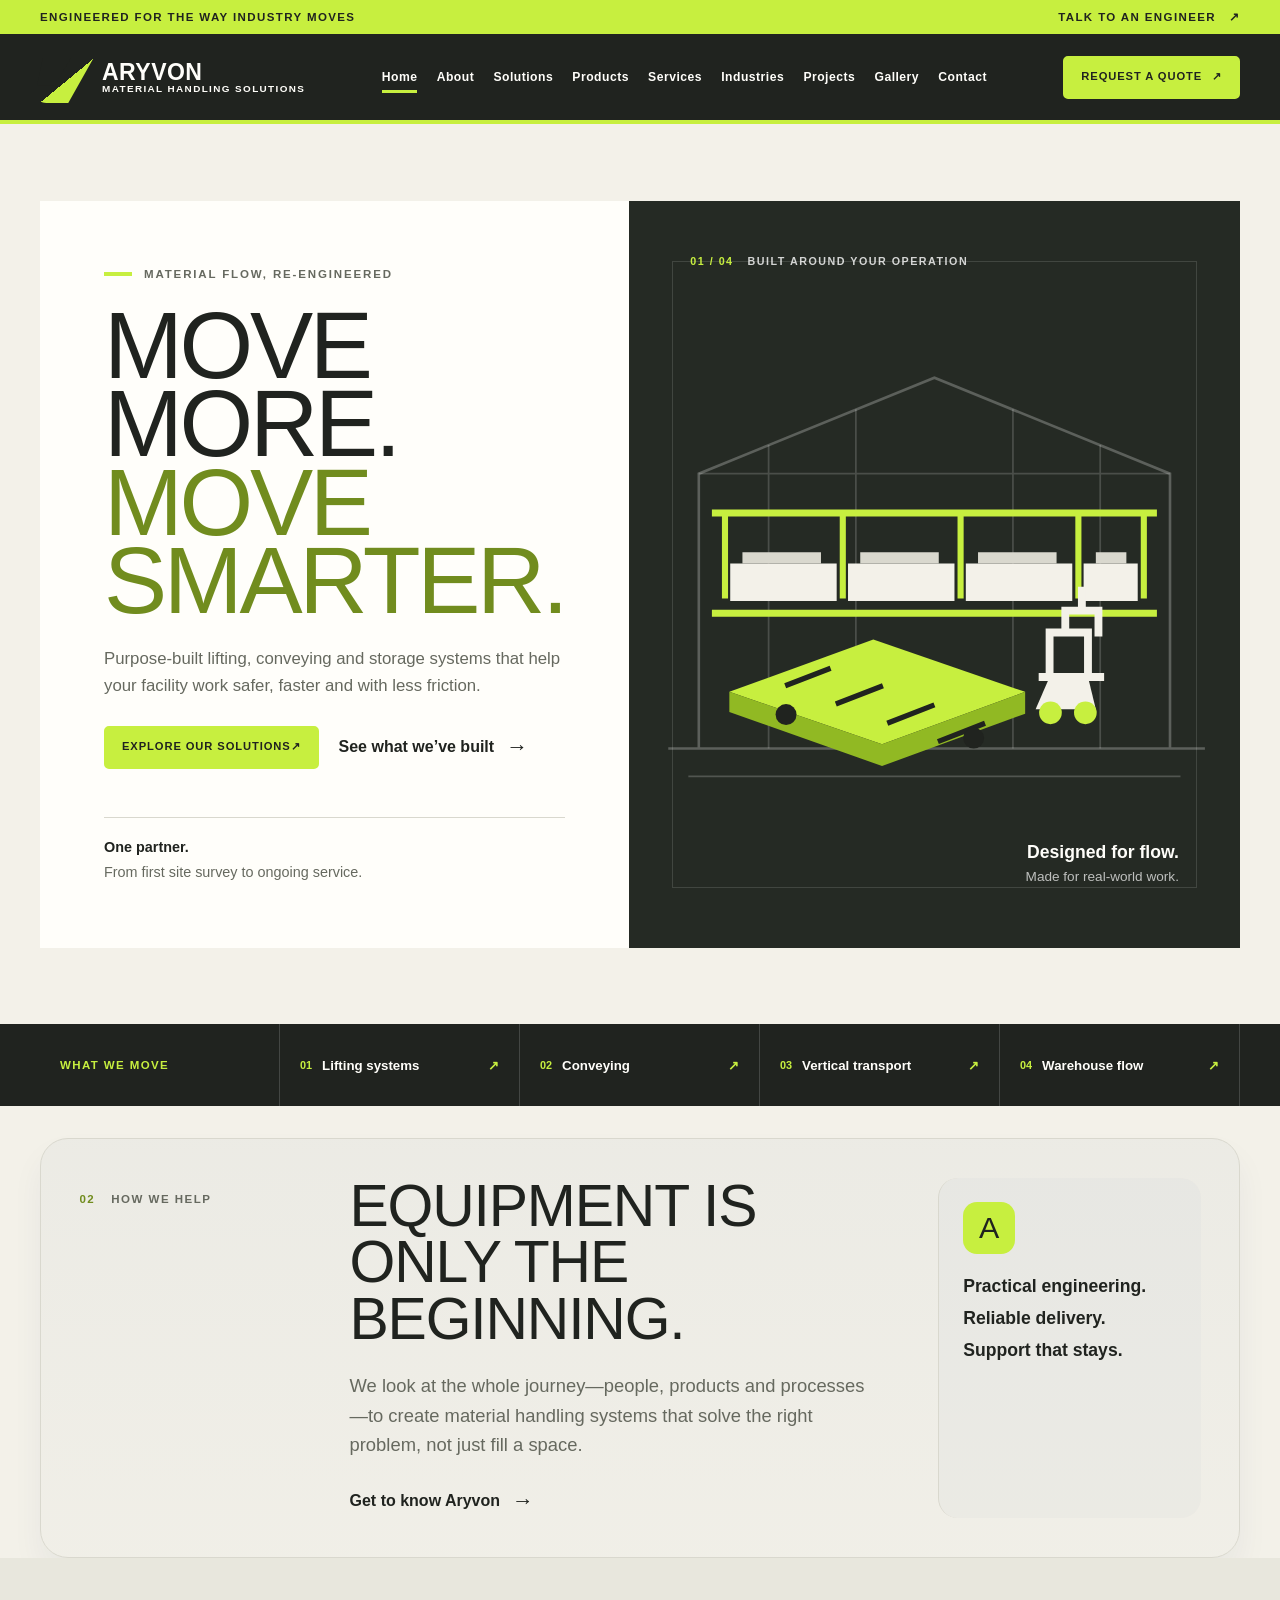
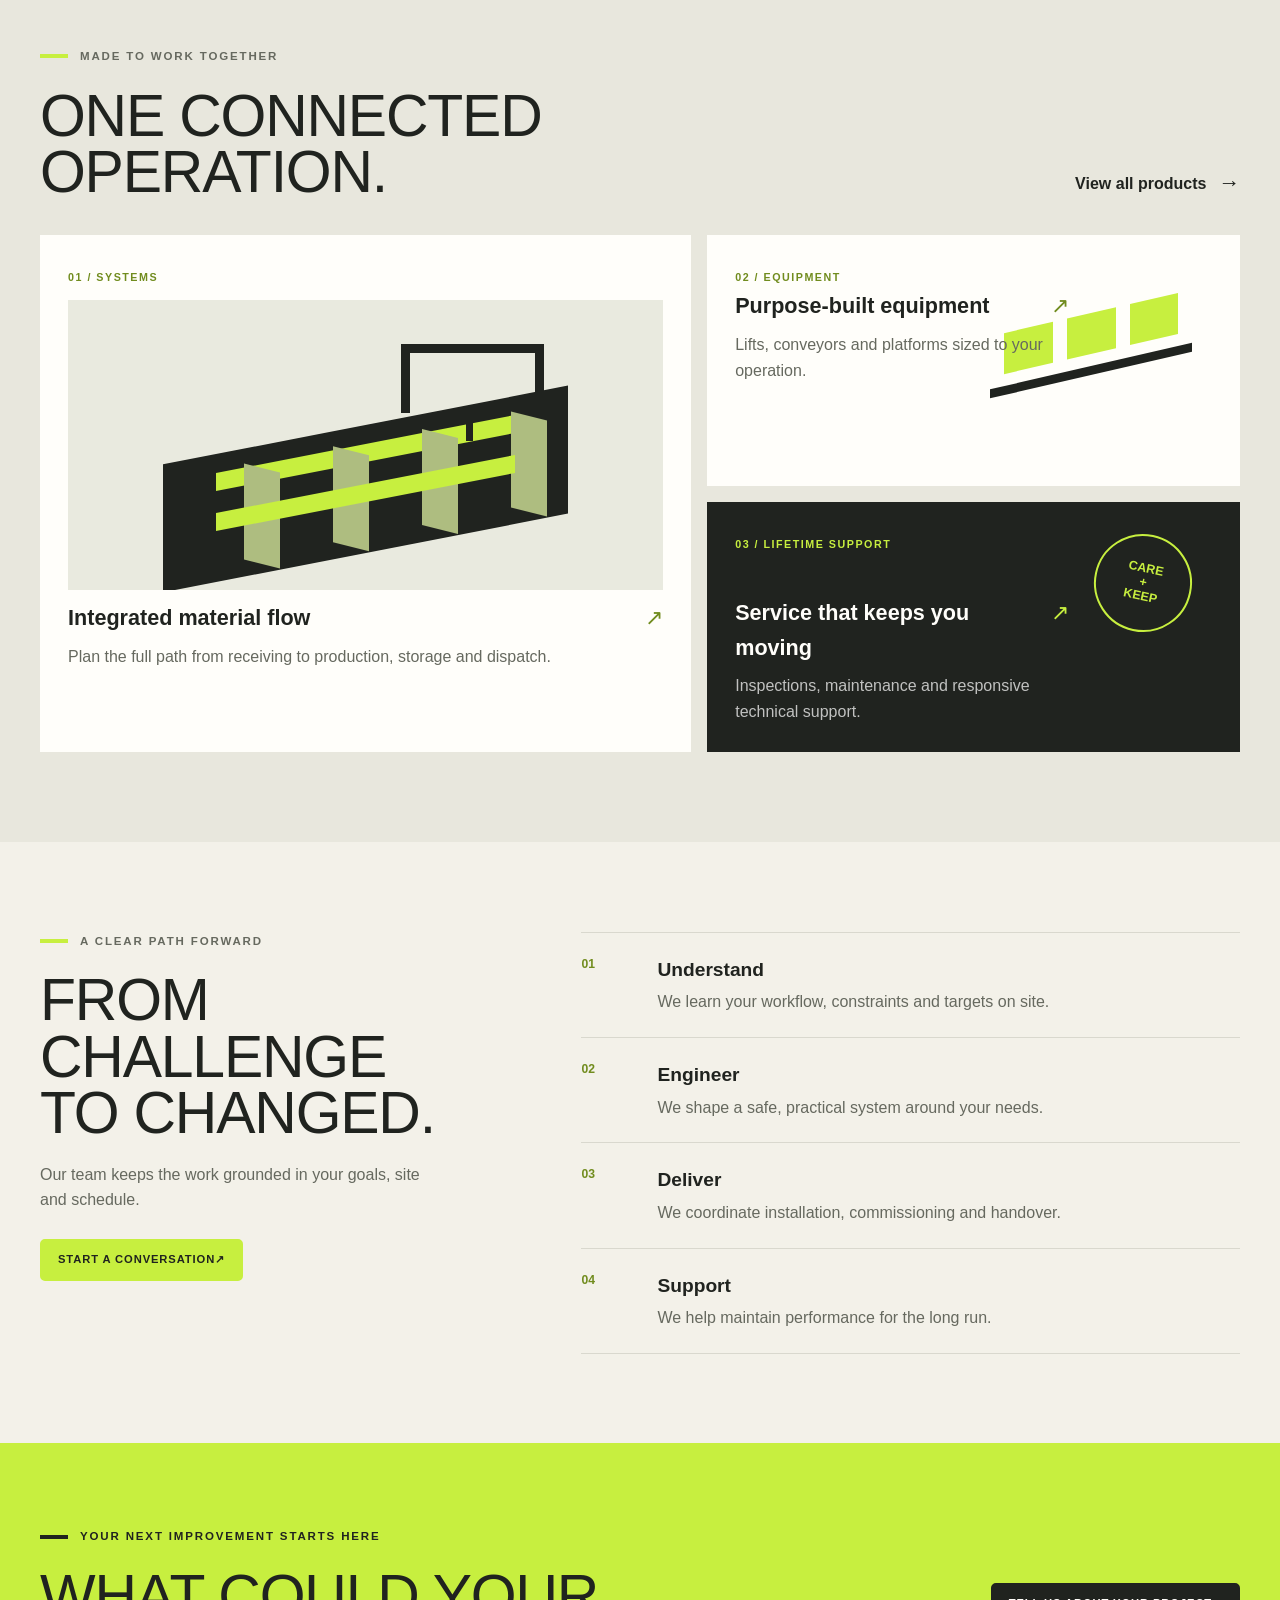
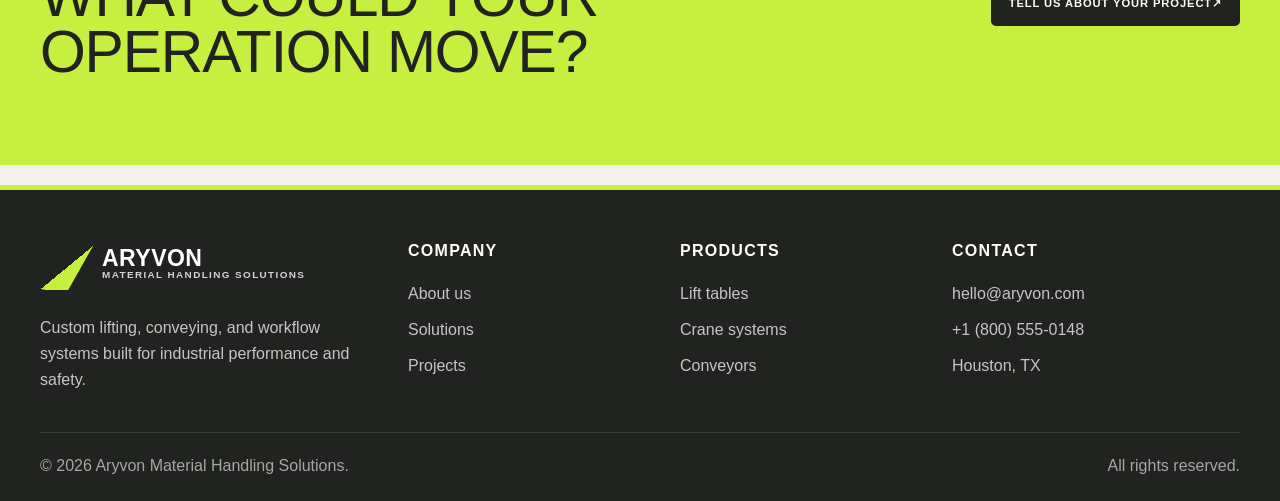
==== index.html @ 86f6e494 "Upload Aryvon templete 2 site Co-authored-by: Copilot <223556219+Copilot@users.noreply.github.com>" ====
<!DOCTYPE html>
<html lang="en">
  <head>
    <meta charset="UTF-8" />
    <meta name="viewport" content="width=device-width, initial-scale=1.0" />
    <title>Aryvon Material Handling Solutions</title>
    <meta name="description" content="Engineered lifting, conveying and material flow systems for safer, more efficient industrial operations." />
    <link rel="stylesheet" href="assets/css/styles.css" />
  </head>
  <body class="home-page">
    <div class="site-shell">
      <div class="home-utility">
        <div class="container home-utility-inner">
          <span>Engineered for the way industry moves</span>
          <a href="contact.html">Talk to an engineer <span aria-hidden="true">↗</span></a>
        </div>
      </div>
      <header class="topbar">
        <div class="container topbar-inner">
          <a href="index.html" class="brand" aria-label="Aryvon home">
            <span class="brand-mark" aria-hidden="true"></span>
            <span class="brand-word">
              <strong>ARYVON</strong>
              <span>Material Handling Solutions</span>
            </span>
          </a>
          <nav class="nav" aria-label="Main navigation">
            <a class="active" href="index.html">Home</a>
            <a href="about.html">About</a>
            <a href="solutions.html">Solutions</a>
            <a href="products.html">Products</a>
            <a href="services.html">Services</a>
            <a href="industries.html">Industries</a>
            <a href="projects.html">Projects</a>
            <a href="gallery.html">Gallery</a>
            <a href="contact.html">Contact</a>
          </nav>
          <a class="btn btn--orange home-header-cta" href="quote.html">Request a quote <span aria-hidden="true">↗</span></a>
          <button class="menu-toggle" type="button" aria-label="Toggle menu" aria-expanded="false">☰</button>
        </div>
      </header>

      <main>
        <section class="home-hero">
          <div class="container home-hero-grid">
            <div class="home-hero-copy">
              <p class="home-eyebrow"><span></span> Material flow, re-engineered</p>
              <h1>Move more.<br /><em>Move smarter.</em></h1>
              <p class="home-intro">Purpose-built lifting, conveying and storage systems that help your facility work safer, faster and with less friction.</p>
              <div class="home-hero-actions">
                <a class="btn btn--orange" href="solutions.html">Explore our solutions <span aria-hidden="true">↗</span></a>
                <a class="home-text-link" href="projects.html">See what we’ve built <span aria-hidden="true">→</span></a>
              </div>
              <div class="home-proof">
                <strong>One partner.</strong>
                <span>From first site survey to ongoing service.</span>
              </div>
            </div>
            <div class="home-hero-art" role="img" aria-label="Illustration of an industrial warehouse with a conveyor system">
              <div class="home-art-label"><span>01 / 04</span> BUILT AROUND YOUR OPERATION</div>
              <svg viewBox="0 0 700 580" xmlns="http://www.w3.org/2000/svg" aria-hidden="true">
                <path d="M45 490H660M80 490V175L350 65L620 175V490" fill="none" stroke="rgba(255,255,255,.25)" stroke-width="3"/>
                <path d="M80 175H620M160 142V490M260 101V490M440 101V490M540 142V490" fill="none" stroke="rgba(255,255,255,.17)" stroke-width="2"/>
                <path d="M95 220H605M95 335H605" fill="none" stroke="#c7ef3f" stroke-width="8"/>
                <path d="M110 220V318M245 220V318M380 220V318M515 220V318M590 220V318" fill="none" stroke="#c7ef3f" stroke-width="7"/>
                <path d="M116 278H238V321H116ZM251 278H373V321H251ZM386 278H508V321H386ZM521 278H583V321H521Z" fill="#f3f1e9"/>
                <path d="M130 265H220V278H130ZM265 265H355V278H265ZM400 265H490V278H400ZM535 265H570V278H535Z" fill="#d9d8ce"/>
                <path d="M115 425L280 365L454 425L290 485Z" fill="#c7ef3f"/>
                <path d="M115 425V448L290 510V485ZM290 485V510L454 450V425Z" fill="#91b923"/>
                <path d="M179 418L231 398M237 439L291 418M296 461L350 440M354 482L408 461" stroke="#20231f" stroke-width="6"/>
                <circle cx="180" cy="451" r="12" fill="#20231f"/><circle cx="395" cy="478" r="12" fill="#20231f"/>
                <path d="M482 408V357H526V408M474 408H540M500 357V332H538V357M519 332V309" fill="none" stroke="#f3f1e9" stroke-width="9" stroke-linecap="square"/>
                <path d="M482 408L466 445H535L526 408" fill="#f3f1e9"/>
                <circle cx="483" cy="449" r="13" fill="#c7ef3f"/><circle cx="523" cy="449" r="13" fill="#c7ef3f"/>
                <path d="M68 522H632" stroke="rgba(255,255,255,.2)" stroke-width="2"/>
              </svg>
              <div class="home-art-caption"><strong>Designed for flow.</strong><span>Made for real-world work.</span></div>
            </div>
          </div>
        </section>

        <section class="home-capabilities" aria-label="Our capabilities">
          <div class="container home-capability-row">
            <span class="home-capability-intro">What we move</span>
            <a href="products.html"><span>01</span> Lifting systems <b>↗</b></a>
            <a href="products.html"><span>02</span> Conveying <b>↗</b></a>
            <a href="products.html"><span>03</span> Vertical transport <b>↗</b></a>
            <a href="products.html"><span>04</span> Warehouse flow <b>↗</b></a>
          </div>
        </section>

        <section class="home-intro section">
          <div class="container home-intro-grid">
            <div class="home-section-label"><span>02</span><span>How we help</span></div>
            <div>
              <h2>Equipment is only the beginning.</h2>
              <p class="home-lead">We look at the whole journey—people, products and processes—to create material handling systems that solve the right problem, not just fill a space.</p>
              <a class="home-text-link" href="about.html">Get to know Aryvon <span aria-hidden="true">→</span></a>
            </div>
            <div class="home-intro-note">
              <span class="home-note-mark" aria-hidden="true">A</span>
              <p>Practical engineering.<br />Reliable delivery.<br />Support that stays.</p>
            </div>
          </div>
        </section>

        <section class="home-offer section">
          <div class="container">
            <div class="home-offer-heading">
              <div><p class="home-eyebrow"><span></span> Made to work together</p><h2>One connected operation.</h2></div>
              <a class="home-text-link" href="products.html">View all products <span aria-hidden="true">→</span></a>
            </div>
            <div class="home-offer-layout">
              <a class="home-offer-feature" href="solutions.html">
                <span class="home-offer-number">01 / SYSTEMS</span>
                <div class="home-offer-graphic home-offer-graphic--large" aria-hidden="true">
                  <div class="home-lift"><i></i><i></i><i></i><i></i></div>
                  <div class="home-load"></div>
                </div>
                <div class="home-offer-title"><h3>Integrated material flow</h3><span aria-hidden="true">↗</span></div>
                <p>Plan the full path from receiving to production, storage and dispatch.</p>
              </a>
              <div class="home-offer-stack">
                <a class="home-offer-small" href="products.html">
                  <span class="home-offer-number">02 / EQUIPMENT</span>
                  <div class="home-mini-illustration home-mini-illustration--conveyor" aria-hidden="true"><i></i><i></i><i></i></div>
                  <div class="home-offer-title"><h3>Purpose-built equipment</h3><span aria-hidden="true">↗</span></div>
                  <p>Lifts, conveyors and platforms sized to your operation.</p>
                </a>
                <a class="home-offer-small home-offer-small--dark" href="services.html">
                  <span class="home-offer-number">03 / LIFETIME SUPPORT</span>
                  <div class="home-service-stamp" aria-hidden="true">CARE<br />+<br />KEEP</div>
                  <div class="home-offer-title"><h3>Service that keeps you moving</h3><span aria-hidden="true">↗</span></div>
                  <p>Inspections, maintenance and responsive technical support.</p>
                </a>
              </div>
            </div>
          </div>
        </section>

        <section class="home-method section">
          <div class="container home-method-grid">
            <div class="home-method-heading">
              <p class="home-eyebrow"><span></span> A clear path forward</p>
              <h2>From challenge<br />to changed.</h2>
              <p>Our team keeps the work grounded in your goals, site and schedule.</p>
              <a class="btn btn--orange" href="contact.html">Start a conversation <span aria-hidden="true">↗</span></a>
            </div>
            <ol class="home-steps">
              <li><span>01</span><div><h3>Understand</h3><p>We learn your workflow, constraints and targets on site.</p></div></li>
              <li><span>02</span><div><h3>Engineer</h3><p>We shape a safe, practical system around your needs.</p></div></li>
              <li><span>03</span><div><h3>Deliver</h3><p>We coordinate installation, commissioning and handover.</p></div></li>
              <li><span>04</span><div><h3>Support</h3><p>We help maintain performance for the long run.</p></div></li>
            </ol>
          </div>
        </section>

        <section class="home-final-cta">
          <div class="container home-final-cta-inner">
            <div><p class="home-eyebrow"><span></span> Your next improvement starts here</p><h2>What could your operation move?</h2></div>
            <a class="btn btn--orange" href="quote.html">Tell us about your project <span aria-hidden="true">↗</span></a>
          </div>
        </section>
      </main>

      <footer class="footer">
        <div class="container">
          <div class="footer-grid">
            <div>
              <a class="brand" href="index.html" aria-label="Aryvon home">
                <span class="brand-mark" aria-hidden="true"></span>
                <span class="brand-word"><strong style="color: white;">ARYVON</strong><span style="color: rgba(255,255,255,.8);">Material Handling Solutions</span></span>
              </a>
              <p style="margin-top: 18px; max-width: 320px;">Custom lifting, conveying, and workflow systems built for industrial performance and safety.</p>
            </div>
            <div><h4>Company</h4><ul class="footer-list"><li><a href="about.html">About us</a></li><li><a href="solutions.html">Solutions</a></li><li><a href="projects.html">Projects</a></li></ul></div>
            <div><h4>Products</h4><ul class="footer-list"><li><a href="products.html">Lift tables</a></li><li><a href="products.html">Crane systems</a></li><li><a href="products.html">Conveyors</a></li></ul></div>
            <div><h4>Contact</h4><ul class="footer-list"><li>hello@aryvon.com</li><li>+1 (800) 555-0148</li><li>Houston, TX</li></ul></div>
          </div>
          <div class="footer-bottom"><span>© <span id="year"></span> Aryvon Material Handling Solutions.</span><span>All rights reserved.</span></div>
        </div>
      </footer>
    </div>
    <script src="assets/js/script.js"></script>
  </body>
</html>
---- assets/css/styles.css ----
:root {
  --navy: #0b2d5d;
  --navy-deep: #071e3a;
  --navy-soft: #1a4277;
  --orange: #f57d29;
  --orange-soft: #ff9d4d;
  --cream: #f2f4f7;
  --white: #ffffff;
  --text: #1e2d3d;
  --muted: #5d6b7c;
  --line: #dfe7ee;
  --shadow: 0 18px 40px rgba(7, 30, 58, 0.12);
}

* { box-sizing: border-box; }

html { scroll-behavior: smooth; }

body {
  margin: 0;
  font-family: "Segoe UI", Arial, sans-serif;
  background: #e8ebee;
  color: var(--text);
  line-height: 1.6;
}

a { color: inherit; text-decoration: none; }

img { max-width: 100%; display: block; }

.container {
  width: min(1200px, calc(100% - 32px));
  margin: 0 auto;
}

.site-shell {
  background: rgba(255, 255, 255, 0.7);
  min-height: 100vh;
}

.topbar {
  background: rgba(255, 255, 255, 0.9);
  border-bottom: 1px solid var(--line);
  position: sticky;
  top: 0;
  z-index: 20;
  backdrop-filter: blur(10px);
}

.topbar-inner {
  display: flex;
  align-items: center;
  justify-content: space-between;
  gap: 10px;
  min-height: 78px;
  flex-wrap: nowrap;
}

.brand {
  display: inline-flex;
  align-items: center;
  gap: 10px;
  flex-shrink: 0;
}

.brand-mark {
  width: 52px;
  height: 52px;
  position: relative;
  display: inline-block;
}

.brand-mark::before,
.brand-mark::after {
  content: "";
  position: absolute;
  inset: 0;
}

.brand-mark::before {
  background: linear-gradient(135deg, var(--navy) 0%, var(--navy) 55%, var(--orange) 55%, var(--orange) 100%);
  clip-path: polygon(0 0, 100% 0, 65% 100%, 0 100%);
  border-radius: 12px 0 0 12px;
  transform: skew(-12deg);
}

.brand-mark::after {
  width: 55%;
  height: 55%;
  right: 6px;
  top: 6px;
  background: var(--white);
  clip-path: polygon(0 0, 100% 0, 62% 100%, 0 100%);
  transform: skew(-12deg);
}

.brand-word {
  display: flex;
  flex-direction: column;
  line-height: 1;
}

.brand-word strong {
  font-size: clamp(1.4rem, 1.8vw, 2.1rem);
  letter-spacing: 0.02em;
  font-weight: 900;
  color: var(--navy);
}

.brand-word span {
  font-size: 0.62rem;
  letter-spacing: 0.14em;
  text-transform: uppercase;
  color: var(--navy);
  font-weight: 700;
}

.nav {
  display: flex;
  align-items: center;
  justify-content: center;
  gap: 10px;
  flex: 1 1 auto;
  flex-wrap: nowrap;
  white-space: nowrap;
  overflow: hidden;
}

.nav a {
  color: var(--navy);
  font-size: 0.82rem;
  font-weight: 700;
  padding: 8px 0;
  position: relative;
  white-space: nowrap;
  flex-shrink: 0;
}

.nav a::after {
  content: "";
  position: absolute;
  left: 0;
  bottom: 2px;
  width: 100%;
  height: 3px;
  background: var(--orange);
  transform: scaleX(0);
  transform-origin: left;
  transition: transform 0.2s ease;
}

.nav a:hover::after,
.nav a.active::after {
  transform: scaleX(1);
}

.btn {
  display: inline-flex;
  align-items: center;
  justify-content: center;
  border: 2px solid var(--navy);
  background: var(--navy);
  color: var(--white);
  padding: 0.65rem 1rem;
  border-radius: 999px;
  font-weight: 800;
  letter-spacing: 0.04em;
  text-transform: uppercase;
  transition: 0.2s ease;
  box-shadow: var(--shadow);
  flex-shrink: 0;
  font-size: 0.7rem;
}

.btn:hover {
  transform: translateY(-2px);
}

.btn--ghost {
  background: transparent;
  color: var(--navy);
}

.btn--orange {
  background: var(--orange);
  border-color: var(--orange);
}

.menu-toggle {
  display: none;
  width: 48px;
  height: 48px;
  border-radius: 12px;
  border: 1px solid var(--line);
  background: var(--white);
}

.hero {
  padding: 48px 0 30px;
}

.hero-box {
  background: rgba(255,255,255,0.48);
  border: 1px solid rgba(22,48,90,0.12);
  border-radius: 28px;
  padding: clamp(28px, 4vw, 50px);
  box-shadow: var(--shadow);
}

.hero-standalone {
  display: grid;
  grid-template-columns: 1.1fr 0.9fr;
  gap: 42px;
  align-items: center;
}

.hero-kicker {
  display: inline-flex;
  align-items: center;
  gap: 10px;
  font-size: 0.75rem;
  font-weight: 800;
  letter-spacing: 0.2em;
  text-transform: uppercase;
  color: var(--orange);
}

.hero-kicker::before {
  content: "";
  width: 40px;
  height: 2px;
  background: var(--orange);
}

.hero h1 {
  font-size: clamp(2.8rem, 6vw, 6rem);
  line-height: 0.95;
  margin: 18px 0 18px;
  font-weight: 900;
  letter-spacing: -0.06em;
  color: var(--navy);
}

.hero h1 span {
  color: var(--orange);
}

.hero p {
  font-size: 1.1rem;
  color: var(--muted);
  max-width: 640px;
  margin: 0 0 22px;
}

.hero-actions {
  display: flex;
  flex-wrap: wrap;
  gap: 16px;
  margin-bottom: 28px;
}

.trust-row {
  display: flex;
  align-items: center;
  gap: 16px;
  flex-wrap: wrap;
  color: var(--muted);
  font-weight: 700;
}

.trust-row .mini-stat {
  display: flex;
  align-items: center;
  gap: 8px;
  padding: 10px 14px;
  border-radius: 999px;
  background: rgba(11, 45, 93, 0.04);
  border: 1px solid rgba(11,45,93,0.08);
}

.hero-visual {
  position: relative;
  min-height: 420px;
  display: flex;
  align-items: center;
  justify-content: center;
}

.hero-visual .big-word {
  font-size: clamp(4.5rem, 7vw, 9rem);
  font-weight: 900;
  letter-spacing: -0.08em;
  color: rgba(11,45,93,0.08);
  text-transform: uppercase;
  position: absolute;
  left: 10%;
  top: 60%;
  transform: translateY(-50%);
}

.brand-scene {
  position: relative;
  width: min(100%, 520px);
  aspect-ratio: 1.1;
  border-radius: 28px;
  padding: 22px;
  background: linear-gradient(135deg, rgba(11,45,93,0.04), rgba(245,125,41,0.1));
  border: 1px solid rgba(11,45,93,0.08);
  overflow: hidden;
}

.logo-hero {
  position: absolute;
  inset: 0;
  display: grid;
  place-items: center;
}

.logo-hero .icon {
  width: 80%;
  height: 80%;
  position: relative;
  filter: drop-shadow(0 18px 26px rgba(11,45,93,0.12));
}

.logo-hero .icon::before,
.logo-hero .icon::after {
  content: "";
  position: absolute;
  inset: 0;
}

.logo-hero .icon::before {
  background: linear-gradient(135deg, var(--navy) 0%, var(--navy) 52%, var(--orange) 52%, var(--orange) 100%);
  clip-path: polygon(0 30%, 42% 30%, 52% 0, 86% 0, 74% 100%, 0 100%);
  border-radius: 22px;
  transform: rotate(10deg);
}

.logo-hero .icon::after {
  inset: 15% 18% 12% 12%;
  background: rgba(255,255,255,0.25);
  clip-path: polygon(0 10%, 100% 10%, 64% 100%, 0 100%);
  transform: rotate(-18deg);
}

.logo-hero .sweep {
  position: absolute;
  width: 72%;
  height: 16px;
  background: rgba(255,255,255,0.9);
  border-radius: 999px;
  top: 50%;
  left: 16%;
  transform: rotate(-18deg) translateY(-50%);
  box-shadow: 0 0 0 1px rgba(11,45,93,0.12);
}

.feature-band {
  margin-top: 28px;
  display: grid;
  grid-template-columns: repeat(4, minmax(180px, 1fr));
  gap: 24px;
}

.feature-card {
  background: white;
  border: 1px solid var(--line);
  border-radius: 22px;
  padding: 24px 18px 20px;
  text-align: center;
  box-shadow: 0 8px 18px rgba(11,45,93,0.04);
}

.feature-icon {
  width: 84px;
  height: 84px;
  margin: 0 auto 10px;
  display: grid;
  place-items: center;
  border-radius: 18px;
  background: rgba(11,45,93,0.04);
  color: var(--navy);
  border: 1px solid rgba(11,45,93,0.08);
}

.feature-icon svg {
  width: 52px;
  height: 52px;
}

.feature-card h3 {
  margin: 0 0 8px;
  font-size: 1rem;
  letter-spacing: 0.18em;
  text-transform: uppercase;
  color: var(--navy);
}

.section {
  padding: 80px 0;
}

.heading {
  margin-bottom: 32px;
}

.heading h2 {
  margin: 0 0 10px;
  font-size: clamp(2.1rem, 3vw, 4rem);
  line-height: 1;
  letter-spacing: -0.05em;
  color: var(--navy);
}

.heading p {
  margin: 0;
  color: var(--muted);
  max-width: 720px;
}

.grid-3,
.grid-4,
.grid-2 {
  display: grid;
  gap: 24px;
}

.grid-3 { grid-template-columns: repeat(3, minmax(0, 1fr)); }
.grid-4 { grid-template-columns: repeat(4, minmax(0, 1fr)); }
.grid-2 { grid-template-columns: repeat(2, minmax(0, 1fr)); }

.card {
  background: var(--white);
  border: 1px solid var(--line);
  border-radius: 22px;
  overflow: hidden;
  box-shadow: 0 10px 26px rgba(11,45,93,0.04);
}

.card .media {
  min-height: 180px;
  background: linear-gradient(140deg, rgba(11,45,93,0.9), rgba(245,125,41,0.8));
  position: relative;
  display: grid;
  place-items: center;
  padding: 16px;
}

.card .media svg {
  width: 88%;
  height: 88%;
  display: block;
}

.card .media::before {
  content: "";
  position: absolute;
  inset: 18px;
  border-radius: 18px;
  border: 1px solid rgba(255,255,255,0.18);
}

.card .content {
  padding: 22px 20px 24px;
}

.card h3 {
  margin: 0 0 8px;
  font-size: 1.5rem;
  color: var(--navy);
}

.card p {
  margin: 0 0 16px;
  color: var(--muted);
}

.link-arrow {
  display: inline-flex;
  align-items: center;
  gap: 8px;
  font-weight: 800;
  color: var(--orange);
}

.link-arrow::after {
  content: "→";
  font-size: 1.2rem;
}

.stats {
  background: var(--navy);
  color: var(--white);
  border-radius: 26px;
  padding: 28px 24px;
}

.stats-grid {
  display: grid;
  grid-template-columns: repeat(4, minmax(0, 1fr));
  gap: 30px;
}

.stat-box {
  text-align: center;
}

.stat-box strong {
  display: block;
  font-size: clamp(2rem, 3vw, 3rem);
  margin-bottom: 8px;
  color: var(--orange);
}

.stat-box span {
  font-weight: 700;
  letter-spacing: 0.1em;
  text-transform: uppercase;
  color: rgba(255,255,255,0.8);
}

.quote-box {
  background: linear-gradient(135deg, rgba(11,45,93,0.96), rgba(17,69,124,0.96));
  border-radius: 28px;
  color: var(--white);
  padding: clamp(28px, 4vw, 50px);
  display: grid;
  grid-template-columns: 1.2fr 0.8fr;
  gap: 30px;
  align-items: center;
}

.quote-box h3 {
  font-size: clamp(2rem, 4vw, 3.2rem);
  margin: 0 0 16px;
  letter-spacing: -0.05em;
}

.quote-box p {
  margin: 0;
  color: rgba(255,255,255,0.8);
  max-width: 620px;
}

.page-hero {
  padding: 52px 0 20px;
}

.page-hero .hero-box {
  padding: 32px 28px;
}

.breadcrumbs {
  display: inline-flex;
  gap: 10px;
  align-items: center;
  font-size: 0.8rem;
  letter-spacing: 0.12em;
  text-transform: uppercase;
  color: var(--muted);
}

.breadcrumbs a { color: var(--navy); font-weight: 700; }

.page-hero h1 {
  margin: 14px 0 0;
  font-size: clamp(2.5rem, 5vw, 5rem);
  line-height: 0.96;
  letter-spacing: -0.06em;
  color: var(--navy);
}

.text-columns {
  display: grid;
  grid-template-columns: repeat(2, minmax(0, 1fr));
  gap: 22px;
}

.list-check {
  list-style: none;
  padding: 0;
  margin: 0;
}

.list-check li {
  position: relative;
  padding-left: 32px;
  margin-bottom: 14px;
  color: var(--text);
  font-weight: 600;
}

.list-check li::before {
  content: "✓";
  position: absolute;
  left: 0;
  top: -1px;
  color: var(--orange);
  font-weight: 900;
}

.value-grid {
  display: grid;
  grid-template-columns: repeat(4, minmax(0, 1fr));
  gap: 22px;
}

.value-card {
  background: var(--white);
  border: 1px solid var(--line);
  border-radius: 20px;
  padding: 28px 18px 22px;
  text-align: center;
}

.value-card .icon-wrap {
  width: 72px;
  height: 72px;
  margin: 0 auto 16px;
  border-radius: 18px;
  display: grid;
  place-items: center;
  background: rgba(245,125,41,0.08);
  color: var(--navy);
}

.value-card h3 {
  margin: 0;
  letter-spacing: 0.12em;
  text-transform: uppercase;
  font-size: 0.9rem;
  color: var(--navy);
}

.team-grid {
  display: grid;
  grid-template-columns: repeat(3, minmax(0, 1fr));
  gap: 22px;
}

.person {
  background: var(--white);
  border: 1px solid var(--line);
  border-radius: 22px;
  overflow: hidden;
}

.person .avatar {
  height: 220px;
  background: linear-gradient(135deg, rgba(11,45,93,0.9), rgba(245,125,41,0.8));
  position: relative;
}

.person .avatar::before {
  content: "";
  position: absolute;
  width: 110px;
  height: 110px;
  border-radius: 50%;
  background: rgba(255,255,255,0.26);
  left: 50%;
  top: 24px;
  transform: translateX(-50%);
}

.person .avatar::after {
  content: "";
  position: absolute;
  width: 140px;
  height: 80px;
  border-radius: 80px 80px 0 0;
  background: rgba(255,255,255,0.16);
  left: 50%;
  bottom: 18px;
  transform: translateX(-50%);
}

.person .meta {
  padding: 20px;
}

.person h3 { margin: 0 0 4px; color: var(--navy); }

.person span { color: var(--orange); font-weight: 700; }

.form-grid {
  display: grid;
  grid-template-columns: 1.1fr 0.9fr;
  gap: 30px;
}

.form-card {
  background: var(--white);
  border: 1px solid var(--line);
  border-radius: 24px;
  padding: 28px;
  box-shadow: 0 10px 26px rgba(11,45,93,0.04);
}

.form-grid form {
  display: grid;
  grid-template-columns: repeat(2, minmax(0, 1fr));
  gap: 18px;
}

.form-grid .full {
  grid-column: 1 / -1;
}

label {
  display: block;
  font-size: 0.8rem;
  letter-spacing: 0.08em;
  text-transform: uppercase;
  color: var(--navy);
  font-weight: 800;
  margin-bottom: 8px;
}

input, select, textarea {
  width: 100%;
  border: 1px solid var(--line);
  border-radius: 12px;
  padding: 0.9rem 1rem;
  background: #f9fbfd;
  font: inherit;
  color: var(--text);
}

textarea { min-height: 150px; resize: vertical; }

.contact-list {
  display: grid;
  gap: 18px;
}

.contact-item {
  display: flex;
  gap: 16px;
  align-items: flex-start;
  background: rgba(11,45,93,0.03);
  border: 1px solid var(--line);
  border-radius: 18px;
  padding: 18px 16px;
}

.contact-item .icon-wrap {
  width: 48px;
  height: 48px;
  border-radius: 14px;
  background: rgba(245,125,41,0.1);
  display: grid;
  place-items: center;
  color: var(--orange);
}

.contact-item strong {
  display: block;
  color: var(--navy);
  margin-bottom: 2px;
}

.project-grid {
  display: grid;
  grid-template-columns: repeat(3, minmax(0, 1fr));
  gap: 22px;
}

.project-card {
  background: var(--white);
  border: 1px solid var(--line);
  border-radius: 22px;
  overflow: hidden;
}

.project-card .thumb {
  height: 220px;
  background: linear-gradient(135deg, rgba(11,45,93,0.95), rgba(245,125,41,0.8));
  position: relative;
}

.project-card .thumb::before {
  content: "";
  position: absolute;
  inset: 18px;
  border: 1px solid rgba(255,255,255,0.22);
  border-radius: 18px;
}

.project-card .meta {
  padding: 22px;
}

.project-card .meta small {
  display: block;
  margin-bottom: 8px;
  text-transform: uppercase;
  letter-spacing: 0.12em;
  color: var(--orange);
  font-weight: 700;
}

.gallery-grid {
  display: grid;
  grid-template-columns: repeat(3, minmax(0, 1fr));
  gap: 22px;
}

.gallery-item {
  background: var(--white);
  border: 1px solid var(--line);
  border-radius: 22px;
  overflow: hidden;
}

.gallery-image {
  height: 220px;
  background: linear-gradient(135deg, rgba(11,45,93,0.86), rgba(15,96,170,0.72), rgba(245,125,41,0.8));
  background-size: cover;
  background-position: center;
  position: relative;
}

.gallery-image::before {
  content: "";
  position: absolute;
  inset: 16px;
  border-radius: 18px;
  border: 1px solid rgba(255,255,255,0.18);
}

.gallery-toolbar {
  display: flex;
  justify-content: flex-end;
  gap: 12px;
  margin-bottom: 20px;
  flex-wrap: wrap;
}

.gallery-item figcaption {
  padding: 14px 18px 20px;
  font-weight: 700;
  color: var(--navy);
}

.process {
  display: grid;
  grid-template-columns: repeat(4, minmax(0, 1fr));
  gap: 22px;
}

.process-step {
  background: var(--white);
  border: 1px solid var(--line);
  border-radius: 20px;
  padding: 26px 18px;
  text-align: center;
}

.process-step .num {
  width: 52px;
  height: 52px;
  margin: 0 auto 18px;
  border-radius: 14px;
  background: rgba(245,125,41,0.12);
  color: var(--orange);
  display: grid;
  place-items: center;
  font-weight: 800;
}

.footer {
  background: #0c1f3d;
  color: rgba(255,255,255,0.82);
  padding: 48px 0 22px;
  margin-top: 40px;
}

.footer-grid {
  display: grid;
  grid-template-columns: 1.4fr 1fr 1fr 1.2fr;
  gap: 32px;
}

.footer h4 {
  margin: 0 0 18px;
  color: var(--white);
  font-size: 1rem;
  text-transform: uppercase;
  letter-spacing: 0.08em;
}

.footer p,
.footer a,
.footer li {
  color: rgba(255,255,255,0.74);
}

.footer-list {
  list-style: none;
  padding: 0;
  margin: 0;
  display: grid;
  gap: 10px;
}

.footer-bottom {
  margin-top: 24px;
  padding-top: 20px;
  border-top: 1px solid rgba(255,255,255,0.12);
  display: flex;
  justify-content: space-between;
  gap: 16px;
  flex-wrap: wrap;
  color: rgba(255,255,255,0.6);
}

@media (max-width: 980px) {
  .hero-standalone,
  .quote-box,
  .form-grid,
  .grid-2,
  .text-columns {
    grid-template-columns: 1fr;
  }

  .grid-3,
  .grid-4,
  .team-grid,
  .project-grid,
  .gallery-grid,
  .value-grid,
  .stats-grid,
  .process,
  .footer-grid,
  .feature-band {
    grid-template-columns: repeat(2, minmax(0, 1fr));
  }

  .nav {
    position: absolute;
    top: 82px;
    right: 16px;
    left: 16px;
    display: none;
    flex-direction: column;
    align-items: flex-start;
    background: rgba(255,255,255,0.98);
    border: 1px solid var(--line);
    border-radius: 16px;
    padding: 18px 16px;
    box-shadow: var(--shadow);
  }

  .nav.nav-open {
    display: flex;
  }

  .menu-toggle {
    display: inline-grid;
    place-items: center;
  }
}

@media (max-width: 640px) {
  .topbar-inner {
    min-height: 72px;
  }

  .brand-word strong {
    font-size: 1.5rem;
  }

  .brand-word span {
    letter-spacing: 0.1em;
  }

  .grid-3,
  .grid-4,
  .team-grid,
  .project-grid,
  .gallery-grid,
  .value-grid,
  .stats-grid,
  .process,
  .feature-band,
  .footer-grid {
    grid-template-columns: 1fr;
  }

  .form-grid form {
    grid-template-columns: 1fr;
  }

  .hero-actions {
    flex-direction: column;
    align-items: stretch;
  }

  .btn {
    width: 100%;
  }
}

@media (max-width: 1200px) {
  .topbar-inner {
    position: relative;
  }

  .nav {
    position: absolute;
    top: 90px;
    right: 16px;
    left: 16px;
    display: none;
    flex-direction: column;
    align-items: flex-start;
    background: var(--navy);
    border: 1px solid rgba(255, 255, 255, 0.18);
    border-radius: 4px;
    padding: 18px 16px;
    box-shadow: var(--shadow);
  }

  .nav.nav-open {
    display: flex;
  }

  .menu-toggle {
    display: inline-grid;
    place-items: center;
    flex-shrink: 0;
  }
}

.home-page .topbar {
  position: relative;
}

.home-utility {
  background: var(--orange);
  color: var(--navy);
  font-size: 0.72rem;
  font-weight: 800;
  letter-spacing: 0.12em;
  text-transform: uppercase;
}

.home-utility-inner {
  display: flex;
  justify-content: space-between;
  gap: 20px;
  padding: 8px 0;
}

.home-utility-inner a {
  font-weight: 900;
}

.home-utility-inner a span {
  margin-left: 8px;
}

.home-header-cta {
  gap: 10px;
}

.home-hero {
  padding: clamp(38px, 6vw, 78px) 0;
}

.home-hero-grid {
  display: grid;
  grid-template-columns: 0.88fr 1.12fr;
  min-height: 560px;
  background: var(--white);
}

.home-hero-copy {
  align-self: center;
  padding: clamp(30px, 5vw, 68px);
}

.home-eyebrow {
  display: flex;
  align-items: center;
  gap: 12px;
  margin: 0 0 22px;
  color: var(--muted);
  font-size: 0.72rem;
  font-weight: 800;
  letter-spacing: 0.16em;
  text-transform: uppercase;
}

.home-eyebrow > span {
  width: 28px;
  height: 4px;
  background: var(--orange);
}

.home-hero h1 {
  margin: 0;
  color: var(--navy);
  font-family: Impact, "Arial Narrow", sans-serif;
  font-size: clamp(4rem, 7.4vw, 7.4rem);
  font-weight: 500;
  letter-spacing: -0.035em;
  line-height: 0.83;
  text-transform: uppercase;
}

.home-hero h1 em {
  color: #718c1e;
  font-style: normal;
}

.home-hero-copy .home-intro {
  max-width: 530px;
  margin: 26px 0;
  color: var(--muted);
  font-size: 1.05rem;
}

.home-intro.section {
  margin: 0;
  padding: 32px 0 0;
}

.home-intro.section .home-intro-grid {
  background: linear-gradient(180deg, rgba(11,45,93,0.03), rgba(11,45,93,0.01));
  border: 1px solid var(--line);
  border-radius: 28px;
  padding: clamp(24px, 3vw, 42px);
  box-shadow: 0 18px 32px rgba(11,45,93,0.05);
}

.home-hero-actions {
  display: flex;
  align-items: center;
  flex-wrap: wrap;
  gap: 20px;
}

.home-text-link {
  display: inline-flex;
  align-items: center;
  gap: 12px;
  color: var(--navy);
  font-weight: 800;
}

.home-text-link span {
  font-size: 1.35rem;
  transition: transform 0.2s ease;
}

.home-text-link:hover span {
  transform: translateX(4px);
}

.home-proof {
  display: grid;
  gap: 2px;
  margin-top: 48px;
  padding-top: 18px;
  border-top: 1px solid var(--line);
  font-size: 0.9rem;
}

.home-proof strong {
  color: var(--navy);
}

.home-proof span {
  color: var(--muted);
}

.home-hero-art {
  position: relative;
  display: flex;
  align-items: center;
  min-height: 500px;
  overflow: hidden;
  background: #252a24;
}

.home-hero-art::before {
  position: absolute;
  inset: 8% 7%;
  border: 1px solid rgba(255, 255, 255, 0.13);
  content: "";
}

.home-hero-art svg {
  position: relative;
  width: 100%;
  height: auto;
}

.home-art-label,
.home-art-caption {
  position: absolute;
  z-index: 1;
  color: var(--white);
}

.home-art-label {
  top: 7%;
  left: 10%;
  display: flex;
  gap: 14px;
  align-items: center;
  color: rgba(255, 255, 255, 0.8);
  font-size: 0.67rem;
  font-weight: 800;
  letter-spacing: 0.14em;
}

.home-art-label span {
  color: var(--orange);
}

.home-art-caption {
  right: 10%;
  bottom: 8%;
  display: grid;
  text-align: right;
}

.home-art-caption strong {
  font-size: 1.1rem;
}

.home-art-caption span {
  color: rgba(255, 255, 255, 0.7);
  font-size: 0.85rem;
}

.home-capabilities {
  background: var(--navy);
  color: var(--white);
}

.home-capability-row {
  display: grid;
  grid-template-columns: 1fr repeat(4, 1fr);
  align-items: stretch;
}

.home-capability-intro,
.home-capability-row a {
  display: flex;
  align-items: center;
  min-height: 82px;
  padding: 16px 20px;
  border-right: 1px solid rgba(255, 255, 255, 0.16);
}

.home-capability-intro {
  color: var(--orange);
  font-size: 0.72rem;
  font-weight: 800;
  letter-spacing: 0.12em;
  text-transform: uppercase;
}

.home-capability-row a {
  gap: 10px;
  font-size: 0.83rem;
  font-weight: 700;
  transition: background 0.2s ease;
}

.home-capability-row a:hover {
  background: rgba(255, 255, 255, 0.08);
}

.home-capability-row a span {
  color: var(--orange);
  font-size: 0.68rem;
}

.home-capability-row a b {
  margin-left: auto;
  color: var(--orange);
}

.home-intro-grid {
  display: grid;
  grid-template-columns: 0.55fr 1.4fr 0.7fr;
  gap: clamp(24px, 5vw, 76px);
  align-items: start;
}

.home-section-label {
  display: flex;
  gap: 16px;
  padding-top: 12px;
  color: var(--muted);
  font-size: 0.72rem;
  font-weight: 800;
  letter-spacing: 0.13em;
  text-transform: uppercase;
}

.home-section-label span:first-child {
  color: #718c1e;
}

.home-intro-grid h2,
.home-offer-heading h2,
.home-method-heading h2,
.home-final-cta h2 {
  margin: 0;
  color: var(--navy);
  font-family: Impact, "Arial Narrow", sans-serif;
  font-size: clamp(2.7rem, 4.6vw, 4.8rem);
  font-weight: 500;
  letter-spacing: -0.02em;
  line-height: 0.96;
  text-transform: uppercase;
}

.home-lead {
  max-width: 670px;
  margin: 24px 0;
  color: var(--muted);
  font-size: 1.15rem;
}

.home-intro-note {
  align-self: stretch;
  padding: 24px;
  border-left: 1px solid var(--line);
  background: rgba(11,45,93,0.02);
  border-radius: 20px;
}

.home-note-mark {
  display: inline-grid;
  width: 52px;
  height: 52px;
  place-items: center;
  background: var(--orange);
  color: var(--navy);
  font-family: Impact, sans-serif;
  font-size: 1.9rem;
  border-radius: 14px;
}

.home-intro-note p {
  color: var(--navy);
  font-weight: 800;
  line-height: 1.8;
  font-size: 1.1rem;
}

.home-offer {
  background: #e8e7dd;
}

.home-offer-heading {
  display: flex;
  justify-content: space-between;
  align-items: end;
  gap: 24px;
  margin-bottom: 34px;
}

.home-offer-heading h2 {
  max-width: 620px;
}

.home-offer-layout {
  display: grid;
  grid-template-columns: 1.1fr 0.9fr;
  gap: 16px;
}

.home-offer-feature,
.home-offer-small {
  display: block;
  position: relative;
  padding: 28px;
  background: var(--white);
  color: var(--navy);
}

.home-offer-feature {
  min-height: 510px;
  overflow: hidden;
}

.home-offer-number {
  position: relative;
  z-index: 2;
  color: #718c1e;
  font-size: 0.67rem;
  font-weight: 900;
  letter-spacing: 0.14em;
}

.home-offer-graphic {
  position: relative;
  height: 290px;
  margin: 12px 0 10px;
  overflow: hidden;
  background: #e9eadf;
}

.home-lift {
  position: absolute;
  left: 16%;
  bottom: 13%;
  width: 68%;
  height: 44%;
  background: var(--navy);
  transform: skewY(-11deg);
}

.home-lift::before,
.home-lift::after,
.home-lift i {
  position: absolute;
  display: block;
  content: "";
}

.home-lift::before {
  top: 15%;
  left: 13%;
  width: 74%;
  height: 14%;
  background: var(--orange);
}

.home-lift::after {
  top: 46%;
  left: 13%;
  width: 74%;
  height: 14%;
  background: var(--orange);
}

.home-lift i {
  top: 18%;
  width: 9%;
  height: 75%;
  background: #aebd80;
  transform: skewY(24deg);
}

.home-lift i:nth-child(1) { left: 20%; }
.home-lift i:nth-child(2) { left: 42%; }
.home-lift i:nth-child(3) { left: 64%; }
.home-lift i:nth-child(4) { left: 86%; }

.home-load {
  position: absolute;
  top: 15%;
  right: 20%;
  width: 24%;
  height: 24%;
  border: 9px solid var(--navy);
  border-bottom: 0;
}

.home-load::before {
  position: absolute;
  left: 45%;
  bottom: -28px;
  height: 28px;
  border-left: 7px solid var(--navy);
  content: "";
}

.home-offer-title {
  display: flex;
  justify-content: space-between;
  align-items: baseline;
  gap: 12px;
}

.home-offer-title h3 {
  margin: 0;
  font-size: 1.35rem;
}

.home-offer-title > span {
  color: #718c1e;
  font-size: 1.4rem;
}

.home-offer-feature p,
.home-offer-small p {
  max-width: 520px;
  margin: 8px 0 0;
  color: var(--muted);
}

.home-offer-stack {
  display: grid;
  grid-template-rows: 1fr 1fr;
  gap: 16px;
}

.home-offer-small {
  min-height: 246px;
  overflow: hidden;
}

.home-mini-illustration {
  position: absolute;
  top: 45px;
  right: 9%;
  width: 38%;
  height: 95px;
  border-bottom: 9px solid var(--navy);
  transform: skewY(-13deg);
}

.home-mini-illustration i {
  position: absolute;
  top: 38%;
  width: 24%;
  height: 48%;
  background: var(--orange);
}

.home-mini-illustration i:nth-child(1) { left: 7%; }
.home-mini-illustration i:nth-child(2) { left: 38%; }
.home-mini-illustration i:nth-child(3) { left: 69%; }

.home-offer-small .home-offer-title,
.home-offer-small p {
  position: relative;
  z-index: 1;
  max-width: 70%;
}

.home-offer-small--dark {
  background: var(--navy);
  color: var(--white);
}

.home-offer-small--dark p {
  color: rgba(255, 255, 255, 0.72);
}

.home-offer-small--dark .home-offer-number,
.home-offer-small--dark .home-offer-title > span {
  color: var(--orange);
}

.home-offer-small--dark .home-offer-title {
  margin-top: 40px;
}

.home-service-stamp {
  position: absolute;
  top: 32px;
  right: 9%;
  display: grid;
  width: 98px;
  height: 98px;
  place-content: center;
  border: 2px solid var(--orange);
  border-radius: 50%;
  color: var(--orange);
  font-size: 0.78rem;
  font-weight: 900;
  line-height: 1.1;
  text-align: center;
  transform: rotate(12deg);
}

.home-method-grid {
  display: grid;
  grid-template-columns: 0.8fr 1.2fr;
  gap: clamp(34px, 8vw, 120px);
}

.home-method-heading > p:not(.home-eyebrow) {
  max-width: 400px;
  margin: 20px 0 26px;
  color: var(--muted);
}

.home-steps {
  list-style: none;
  padding: 0;
  margin: 0;
  border-top: 1px solid var(--line);
}

.home-steps li {
  display: grid;
  grid-template-columns: 56px 1fr;
  gap: 20px;
  padding: 22px 0;
  border-bottom: 1px solid var(--line);
}

.home-steps li > span {
  color: #718c1e;
  font-size: 0.76rem;
  font-weight: 900;
}

.home-steps h3 {
  margin: 0 0 4px;
  color: var(--navy);
  font-size: 1.2rem;
}

.home-steps p {
  margin: 0;
  color: var(--muted);
}

.home-final-cta {
  padding: clamp(48px, 7vw, 84px) 0;
  background: var(--orange);
}

.home-final-cta-inner {
  display: flex;
  justify-content: space-between;
  align-items: center;
  gap: 32px;
}

.home-final-cta .home-eyebrow {
  color: var(--navy);
}

.home-final-cta .home-eyebrow > span {
  background: var(--navy);
}

.home-final-cta h2 {
  max-width: 700px;
}

.home-final-cta .btn {
  flex-shrink: 0;
  border-color: var(--navy);
  background: var(--navy);
  color: var(--white);
}

@media (max-width: 980px) {
  .home-hero-grid,
  .home-intro-grid,
  .home-offer-layout,
  .home-method-grid {
    grid-template-columns: 1fr;
  }

  .home-hero-art {
    min-height: 420px;
  }

  .home-capability-row {
    grid-template-columns: repeat(2, 1fr);
  }

  .home-capability-intro,
  .home-capability-row a {
    min-height: 68px;
    border-bottom: 1px solid rgba(255, 255, 255, 0.16);
  }

  .home-section-label {
    padding: 0;
  }

  .home-intro-note {
    display: flex;
    align-items: center;
    gap: 20px;
    padding: 20px 0 0;
    border-top: 1px solid var(--line);
    border-left: 0;
  }

  .home-intro-note p {
    margin: 0;
  }

  .home-offer-feature {
    min-height: 440px;
  }

  .home-final-cta-inner {
    align-items: flex-start;
    flex-direction: column;
  }
}

@media (max-width: 640px) {
  .topbar-inner > .btn {
    display: none;
  }

  .topbar-inner .menu-toggle {
    flex-shrink: 0;
  }

  .home-utility-inner {
    font-size: 0.6rem;
    letter-spacing: 0.06em;
  }

  .home-hero {
    padding: 20px 0 0;
  }

  .home-hero-copy {
    padding: 30px 22px;
  }

  .home-hero h1 {
    font-size: clamp(3.7rem, 16vw, 5.5rem);
  }

  .home-hero-art {
    min-height: 300px;
  }

  .home-art-label {
    font-size: 0.55rem;
  }

  .home-art-caption {
    bottom: 5%;
  }

  .home-capability-row {
    grid-template-columns: 1fr;
  }

  .home-capability-intro,
  .home-capability-row a {
    min-height: 54px;
    padding: 12px 6px;
    border-right: 0;
  }

  .home-offer-heading {
    align-items: flex-start;
    flex-direction: column;
  }

  .home-offer-feature,
  .home-offer-small {
    padding: 20px;
  }

  .home-offer-feature {
    min-height: 390px;
  }

  .home-offer-graphic {
    height: 220px;
  }

  .home-offer-stack {
    grid-template-rows: auto auto;
  }

  .home-offer-small {
    min-height: 235px;
  }

  .home-offer-small .home-offer-title,
  .home-offer-small p {
    max-width: 100%;
  }

  .home-mini-illustration {
    top: 75px;
    right: 10%;
    opacity: 0.22;
  }

  .home-service-stamp {
    top: 50px;
    opacity: 0.6;
  }

  .home-offer-small--dark .home-offer-title {
    margin-top: 48px;
  }

  .home-steps li {
    grid-template-columns: 36px 1fr;
    gap: 12px;
  }
}

/* Template 2: bold workshop-inspired editorial direction. */
:root {
  --navy: #20231f;
  --navy-deep: #141613;
  --navy-soft: #343a31;
  --orange: #c7ef3f;
  --orange-soft: #d9ff57;
  --cream: #f3f1e9;
  --white: #fffefa;
  --text: #252820;
  --muted: #66695f;
  --line: #d9d8ce;
  --shadow: 0 18px 42px rgba(32, 35, 31, 0.1);
}

body {
  background: var(--cream);
  font-family: "Arial", "Segoe UI", sans-serif;
}

.site-shell {
  background: var(--cream);
}

.topbar {
  background: var(--navy);
  border-bottom: 4px solid var(--orange);
  backdrop-filter: none;
}

.topbar-inner {
  min-height: 86px;
}

.brand-word strong,
.brand-word span,
.nav a {
  color: var(--white);
}

.brand-mark::after {
  background: var(--navy);
}

.nav {
  gap: clamp(10px, 1.5vw, 22px);
}

.nav a {
  font-size: 0.76rem;
  letter-spacing: 0.04em;
}

.nav a::after {
  height: 3px;
}

.btn {
  border-radius: 5px;
  box-shadow: none;
  letter-spacing: 0.08em;
}

.btn--orange {
  color: var(--navy);
}

.btn--ghost {
  border-color: var(--navy);
}

.hero {
  padding: 34px 0 18px;
}

.hero-box {
  border: 0;
  border-radius: 4px;
  background: var(--white);
  padding: clamp(24px, 4vw, 54px);
  box-shadow: none;
}

.hero-standalone {
  grid-template-columns: 1.05fr 0.95fr;
  gap: clamp(24px, 5vw, 72px);
}

.hero-kicker {
  color: var(--navy);
  letter-spacing: 0.16em;
}

.hero-kicker::before {
  width: 32px;
  height: 4px;
  background: var(--orange);
}

.hero h1,
.page-hero h1,
.heading h2 {
  font-family: Impact, "Arial Narrow", sans-serif;
  font-weight: 500;
  letter-spacing: -0.025em;
  text-transform: uppercase;
}

.hero h1 {
  max-width: 720px;
  font-size: clamp(3.3rem, 7.2vw, 7.2rem);
  line-height: 0.89;
}

.hero h1 span {
  color: var(--navy);
  background: linear-gradient(transparent 62%, var(--orange) 62%);
}

.hero p {
  max-width: 560px;
}

.hero-visual {
  min-height: 440px;
  background: var(--navy);
  overflow: hidden;
}

.hero-visual::before {
  content: "";
  position: absolute;
  width: 78%;
  height: 78%;
  right: -15%;
  top: -22%;
  border: 1px solid rgba(255, 255, 255, 0.22);
  transform: rotate(35deg);
}

.hero-visual .big-word {
  color: rgba(255, 255, 255, 0.13);
  left: 8%;
  top: 72%;
}

.brand-scene {
  width: 78%;
  aspect-ratio: 1.06;
  border-radius: 2px;
  border: 1px solid rgba(255, 255, 255, 0.24);
  background: linear-gradient(145deg, rgba(255, 255, 255, 0.08), rgba(199, 239, 63, 0.24));
}

.logo-hero .icon::before {
  background: linear-gradient(135deg, var(--orange) 0 52%, var(--white) 52%);
}

.logo-hero .sweep {
  background: var(--navy);
  box-shadow: none;
}

.feature-band {
  gap: 0;
  border-top: 1px solid var(--line);
  margin-top: 38px;
}

.feature-card {
  border: 0;
  border-right: 1px solid var(--line);
  border-radius: 0;
  background: transparent;
  box-shadow: none;
  padding: 24px 14px 4px;
}

.feature-card:last-child {
  border-right: 0;
}

.feature-icon {
  width: 66px;
  height: 66px;
  border: 0;
  border-radius: 3px;
  background: var(--orange);
}

.feature-card h3 {
  letter-spacing: 0.11em;
}

.section {
  padding: clamp(54px, 7vw, 92px) 0;
}

.heading {
  max-width: 820px;
}

.heading h2 {
  font-size: clamp(2.6rem, 5vw, 5rem);
  line-height: 0.94;
}

.grid-3,
.grid-4,
.grid-2,
.value-grid,
.team-grid,
.project-grid,
.gallery-grid,
.process {
  gap: 16px;
}

.card,
.value-card,
.person,
.project-card,
.gallery-item,
.process-step,
.form-card {
  border: 1px solid var(--line);
  border-radius: 4px;
  box-shadow: none;
}

.card .media,
.person .avatar,
.project-card .thumb,
.gallery-image {
  border-radius: 0;
}

.card .media {
  min-height: 205px;
  background-color: var(--navy);
}

.card .media::before {
  inset: 12px;
  border-radius: 0;
}

.card .content,
.project-card .meta,
.person .meta {
  padding: 24px;
}

.card h3,
.person h3,
.contact-item strong,
.gallery-item figcaption {
  color: var(--navy);
}

.link-arrow,
.person span {
  color: #556c12;
}

.stats {
  border-radius: 4px;
  background: var(--navy);
  border-left: 8px solid var(--orange);
}

.quote-box {
  border-radius: 4px;
  background: var(--navy);
  border-left: 8px solid var(--orange);
}

.page-hero {
  padding: 36px 0 0;
}

.page-hero .hero-box {
  min-height: 210px;
  padding: clamp(28px, 5vw, 58px);
  background: var(--navy);
  color: var(--white);
  position: relative;
  overflow: hidden;
}

.page-hero .hero-box::after {
  content: "";
  position: absolute;
  width: 230px;
  height: 230px;
  right: 7%;
  top: -35%;
  border: 28px solid var(--orange);
  transform: rotate(35deg);
  opacity: 0.9;
}

.breadcrumbs,
.breadcrumbs a {
  color: rgba(255, 255, 255, 0.72);
}

.page-hero h1 {
  position: relative;
  z-index: 1;
  max-width: 850px;
  color: var(--white);
  font-size: clamp(2.8rem, 5.5vw, 5.8rem);
}

.value-card,
.process-step {
  border-radius: 4px;
  text-align: left;
  padding: 26px;
}

.value-card .icon-wrap,
.process-step .num {
  border-radius: 3px;
  background: var(--orange);
  color: var(--navy);
}

.value-card h3 {
  color: var(--navy);
}

.form-card {
  padding: clamp(20px, 3vw, 34px);
}

input,
select,
textarea {
  border-radius: 3px;
  background: var(--white);
}

.contact-item {
  border-radius: 4px;
  background: rgba(32, 35, 31, 0.035);
}

.contact-item .icon-wrap {
  border-radius: 3px;
  background: var(--orange);
  color: var(--navy);
}

.footer {
  margin-top: 20px;
  background: var(--navy);
  border-top: 5px solid var(--orange);
}

.menu-toggle {
  border-radius: 4px;
}

@media (max-width: 980px) {
  .nav {
    top: 90px;
    background: var(--navy);
    border-color: rgba(255, 255, 255, 0.18);
    border-radius: 4px;
  }

  .nav a {
    color: var(--white);
  }

  .feature-card:nth-child(2) {
    border-right: 0;
  }
}

@media (max-width: 640px) {
  .hero-visual {
    min-height: 310px;
  }

  .feature-card {
    border-right: 0;
    border-bottom: 1px solid var(--line);
  }

  .feature-card:last-child {
    border-bottom: 0;
  }

  .page-hero .hero-box::after {
    right: -20%;
    opacity: 0.35;
  }
}
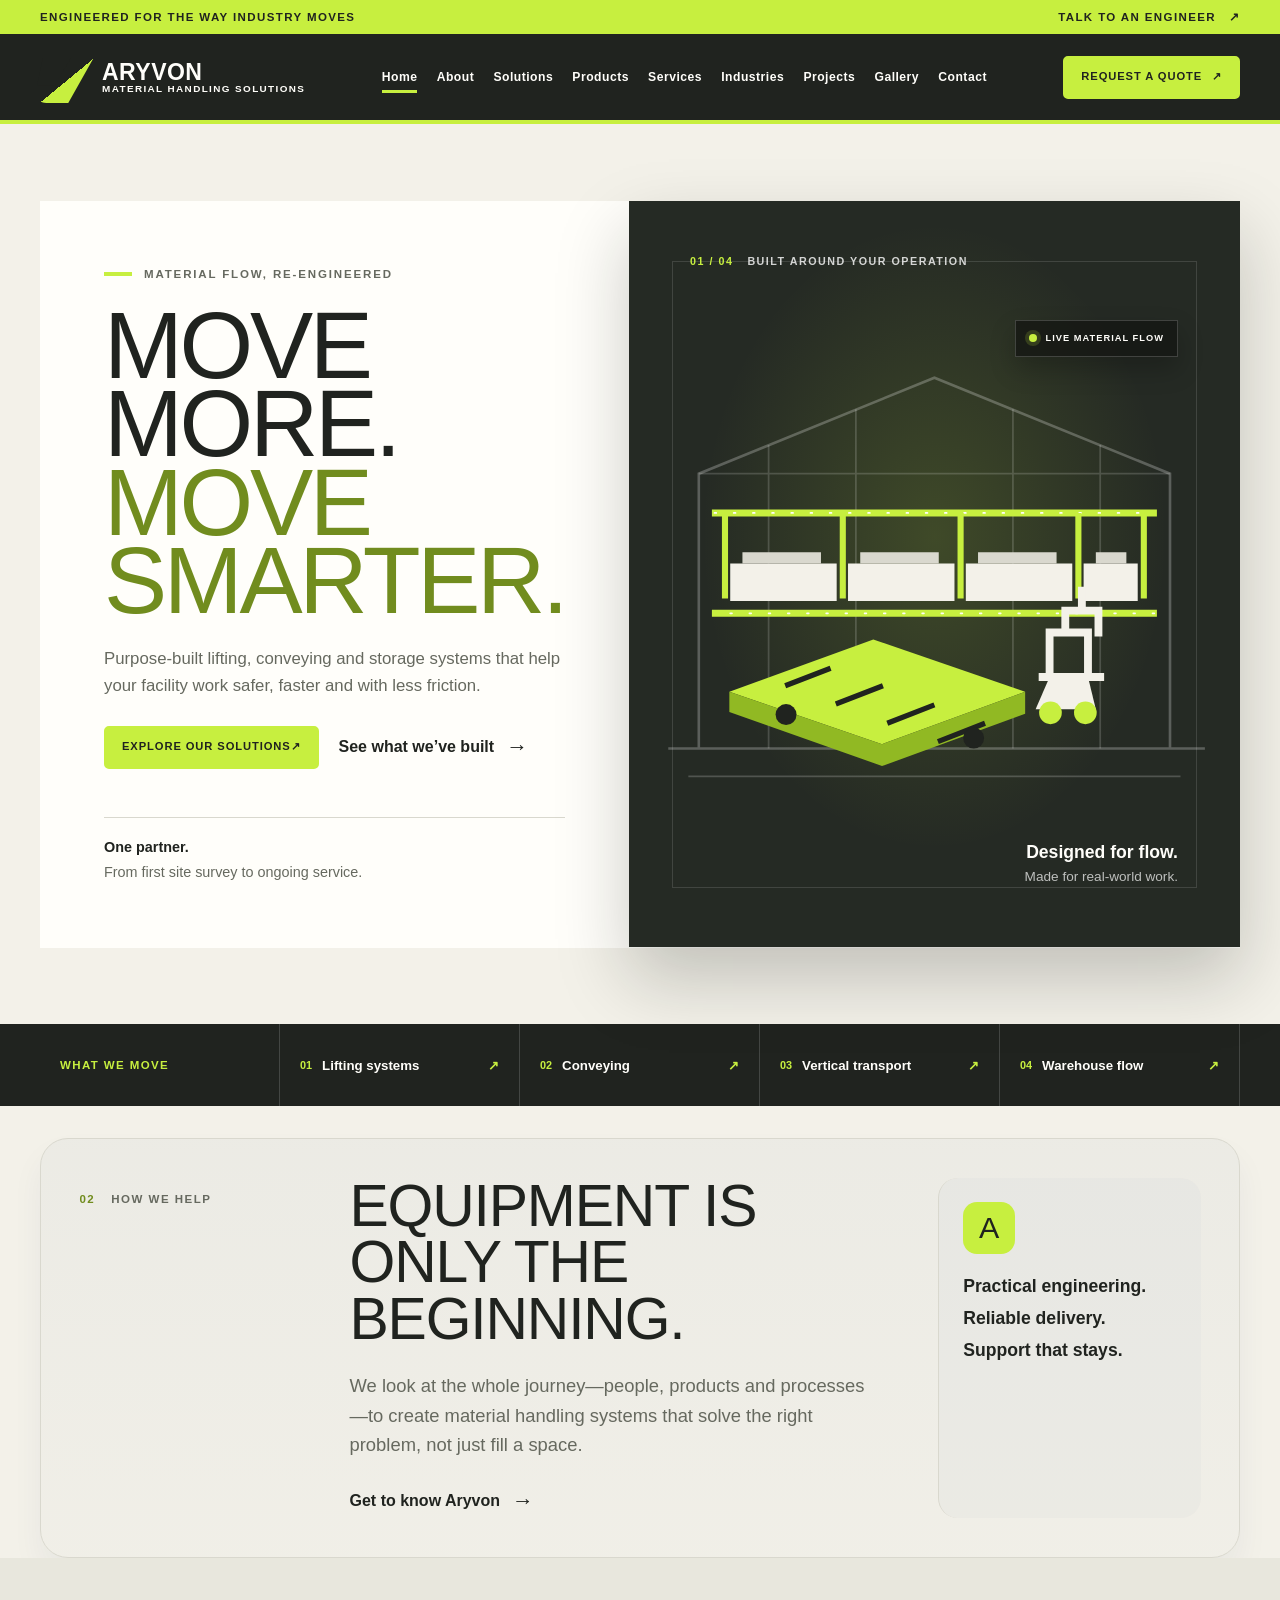
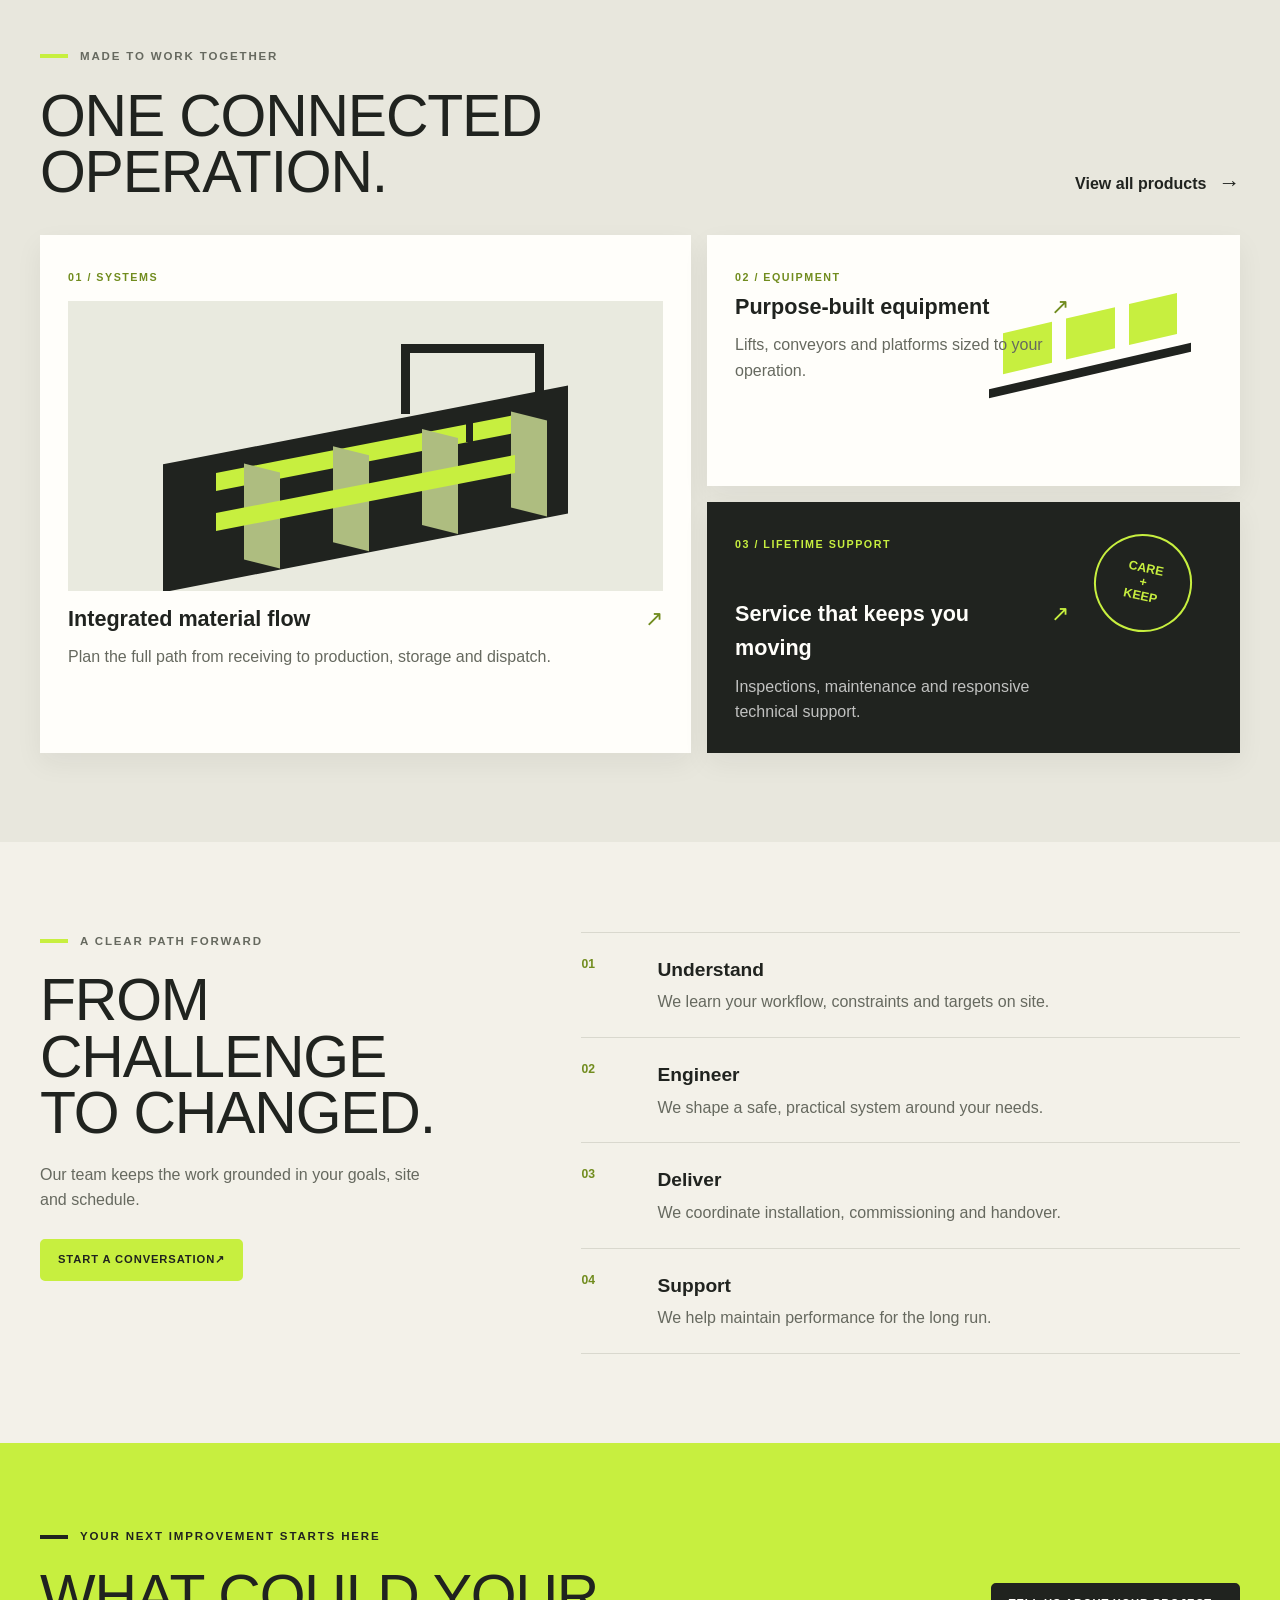
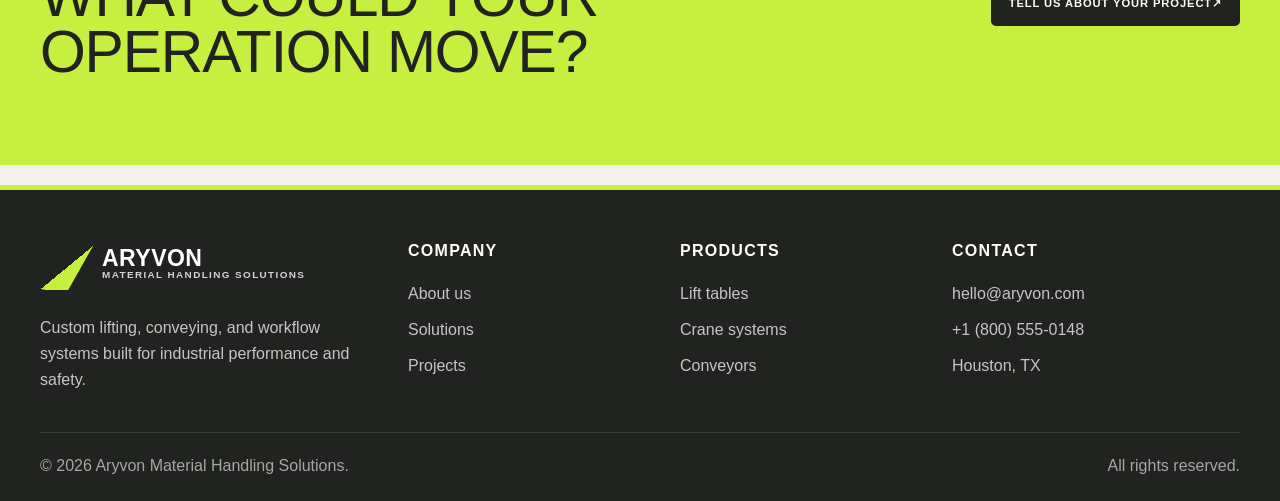
==== commit 2dcf41d1: "Add 3D animation to Aryvon homepage Co-authored-by: Copilot <223556219+Copilot@users.noreply.github." ====
--- a/index.html
+++ b/index.html
@@ -58,10 +58,13 @@
             </div>
             <div class="home-hero-art" role="img" aria-label="Illustration of an industrial warehouse with a conveyor system">
               <div class="home-art-label"><span>01 / 04</span> BUILT AROUND YOUR OPERATION</div>
+              <div class="home-art-float-tag" aria-hidden="true"><span></span> LIVE MATERIAL FLOW</div>
               <svg viewBox="0 0 700 580" xmlns="http://www.w3.org/2000/svg" aria-hidden="true">
                 <path d="M45 490H660M80 490V175L350 65L620 175V490" fill="none" stroke="rgba(255,255,255,.25)" stroke-width="3"/>
                 <path d="M80 175H620M160 142V490M260 101V490M440 101V490M540 142V490" fill="none" stroke="rgba(255,255,255,.17)" stroke-width="2"/>
                 <path d="M95 220H605M95 335H605" fill="none" stroke="#c7ef3f" stroke-width="8"/>
+                <path class="home-flow-route" d="M98 220H602" fill="none" stroke="#fffefa" stroke-width="2"/>
+                <path class="home-flow-route home-flow-route-reverse" d="M602 335H98" fill="none" stroke="#fffefa" stroke-width="2"/>
                 <path d="M110 220V318M245 220V318M380 220V318M515 220V318M590 220V318" fill="none" stroke="#c7ef3f" stroke-width="7"/>
                 <path d="M116 278H238V321H116ZM251 278H373V321H251ZM386 278H508V321H386ZM521 278H583V321H521Z" fill="#f3f1e9"/>
                 <path d="M130 265H220V278H130ZM265 265H355V278H265ZM400 265H490V278H400ZM535 265H570V278H535Z" fill="#d9d8ce"/>
--- a/assets/css/styles.css
+++ b/assets/css/styles.css
@@ -1184,6 +1184,18 @@
   min-height: 500px;
   overflow: hidden;
   background: #252a24;
+  box-shadow: 0 32px 68px rgba(20, 22, 19, 0.22);
+  transform: perspective(1200px) rotateX(var(--hero-tilt-x, 0deg)) rotateY(var(--hero-tilt-y, 0deg));
+  transform-style: preserve-3d;
+  transition: transform 180ms ease-out, box-shadow 220ms ease, background-position 220ms ease;
+  background-image: radial-gradient(ellipse at var(--hero-glow-x, 50%) var(--hero-glow-y, 45%), rgba(199, 239, 63, 0.16), transparent 54%);
+  background-repeat: no-repeat;
+  background-size: 100% 100%;
+}
+
+.home-hero-art.is-pointer-tilting {
+  will-change: transform;
+  box-shadow: 0 42px 82px rgba(20, 22, 19, 0.3);
 }
 
 .home-hero-art::before {
@@ -1191,19 +1203,35 @@
   inset: 8% 7%;
   border: 1px solid rgba(255, 255, 255, 0.13);
   content: "";
+  transform: translateZ(12px);
 }
 
 .home-hero-art svg {
   position: relative;
   width: 100%;
   height: auto;
+  transform: translateZ(32px);
+  animation: home-scene-float 6s ease-in-out infinite;
+}
+
+.home-flow-route {
+  stroke-dasharray: 2 20;
+  stroke-dashoffset: 0;
+  stroke-linecap: round;
+  animation: home-flow-move 1.8s linear infinite;
+}
+
+.home-flow-route-reverse {
+  animation-direction: reverse;
+  animation-delay: -0.9s;
 }
 
 .home-art-label,
 .home-art-caption {
   position: absolute;
-  z-index: 1;
+  z-index: 2;
   color: var(--white);
+  transform: translateZ(42px);
 }
 
 .home-art-label {
@@ -1222,6 +1250,34 @@
   color: var(--orange);
 }
 
+.home-art-float-tag {
+  position: absolute;
+  top: 16%;
+  right: 10%;
+  z-index: 2;
+  display: inline-flex;
+  align-items: center;
+  gap: 9px;
+  padding: 10px 13px;
+  border: 1px solid rgba(255, 255, 255, 0.18);
+  background: rgba(20, 22, 19, 0.76);
+  box-shadow: 0 12px 26px rgba(0, 0, 0, 0.22);
+  color: var(--white);
+  font-size: 0.58rem;
+  font-weight: 800;
+  letter-spacing: 0.11em;
+  transform: translateZ(58px);
+  animation: home-tag-float 4s ease-in-out infinite;
+}
+
+.home-art-float-tag span {
+  width: 8px;
+  height: 8px;
+  border-radius: 50%;
+  background: var(--orange);
+  box-shadow: 0 0 0 4px rgba(199, 239, 63, 0.16);
+}
+
 .home-art-caption {
   right: 10%;
   bottom: 8%;
@@ -1386,6 +1442,24 @@
   padding: 28px;
   background: var(--white);
   color: var(--navy);
+  box-shadow: 0 10px 26px rgba(32, 35, 31, 0.06);
+  transform: perspective(1000px) translateY(0) rotateX(0deg);
+  transform-style: preserve-3d;
+  transition: transform 260ms ease, box-shadow 260ms ease, border-color 260ms ease;
+}
+
+.home-offer-feature:hover,
+.home-offer-feature:focus-visible,
+.home-offer-small:hover,
+.home-offer-small:focus-visible {
+  box-shadow: 0 26px 48px rgba(32, 35, 31, 0.18);
+  transform: perspective(1000px) translateY(-8px) rotateX(2deg);
+}
+
+.home-offer-feature:focus-visible,
+.home-offer-small:focus-visible {
+  outline: 2px solid var(--orange);
+  outline-offset: 4px;
 }
 
 .home-offer-feature {
@@ -1798,6 +1872,46 @@
   .home-steps li {
     grid-template-columns: 36px 1fr;
     gap: 12px;
+  }
+}
+
+.home-page.motion-ready [data-reveal] {
+  opacity: 0;
+  translate: 0 24px;
+  transition: opacity 700ms ease, translate 700ms cubic-bezier(0.2, 0.7, 0.2, 1);
+}
+
+.home-page.motion-ready [data-reveal].is-visible {
+  opacity: 1;
+  translate: 0 0;
+}
+
+.home-page.motion-ready .home-steps li[data-reveal]:nth-child(2) { transition-delay: 90ms; }
+.home-page.motion-ready .home-steps li[data-reveal]:nth-child(3) { transition-delay: 180ms; }
+.home-page.motion-ready .home-steps li[data-reveal]:nth-child(4) { transition-delay: 270ms; }
+
+@keyframes home-scene-float {
+  0%, 100% { translate: 0 0; }
+  50% { translate: 0 -7px; }
+}
+
+@keyframes home-tag-float {
+  0%, 100% { translate: 0 0; }
+  50% { translate: 0 -6px; }
+}
+
+@keyframes home-flow-move {
+  to { stroke-dashoffset: -44; }
+}
+
+@media (prefers-reduced-motion: reduce) {
+  *,
+  *::before,
+  *::after {
+    scroll-behavior: auto !important;
+    animation-duration: 0.01ms !important;
+    animation-iteration-count: 1 !important;
+    transition-duration: 0.01ms !important;
   }
 }
 
